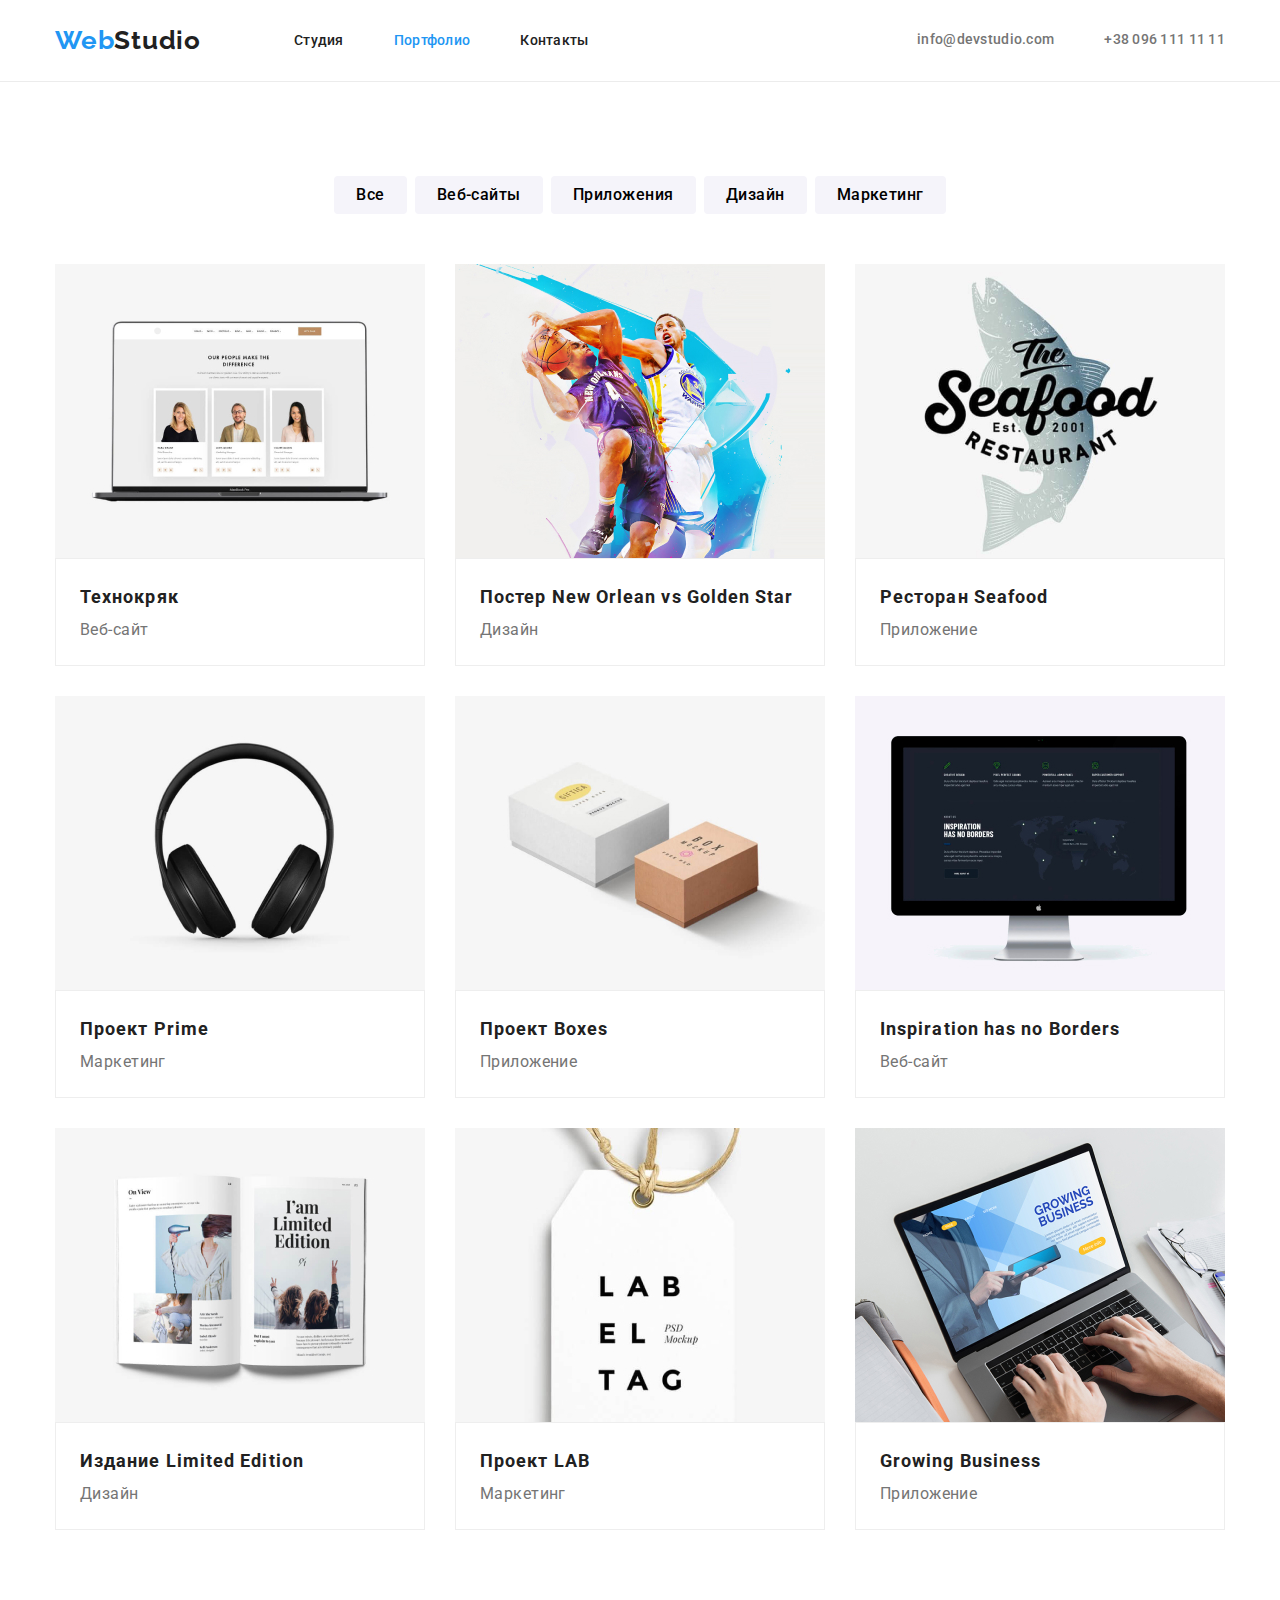
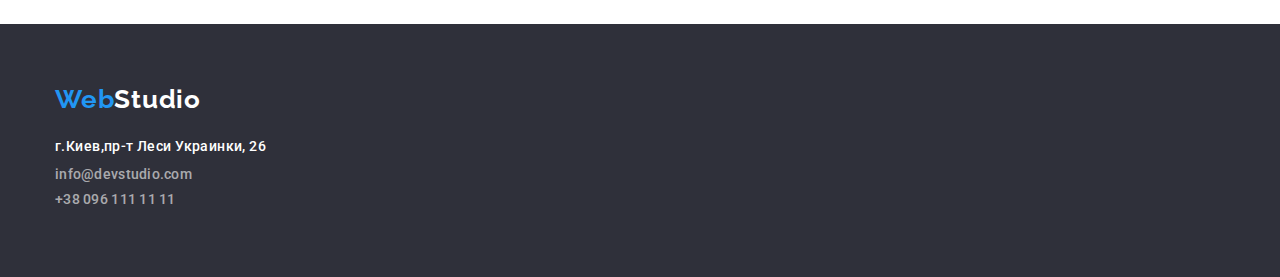
==== pages/portfolio.html @ d0d99a49 "1" ====
<!DOCTYPE html>
<html lang="ru">

<head>
    <meta charset="UTF-8">
    <meta http-equiv="X-UA-Compatible" content="IE=edge">
    <meta name="viewport" content="width=device-width, initial-scale=1.0">
    <title>Web Studio</title>
    <link rel="stylesheet"
        href="https://cdnjs.cloudflare.com/ajax/libs/modern-normalize/1.0.0/modern-normalize.min.css" />
    <link rel="preconnect" href="https://fonts.gstatic.com">
    <link
        href="https://fonts.googleapis.com/css2?family=Raleway:wght@700&family=Roboto:wght@400;500;700;900&display=swap"
        rel="stylesheet">
    <link rel="stylesheet" href="../style.css/style.css">
</head>

<body>
    <header class="header">
        <div class="section">
            <nav class="nav">

                <a href="../index.html" class="logo"><span class="logo-web">Web</span><span
                        class="logo-studio">Studio</span></a>
                <ul class="menu">
                    <li><a href="../index.html">Студия</a></li>
                    <li><a href="../pages/portfolio.html" class="current">Портфолио</a></li>
                    <li><a href="">Контакты</a></li>
                </ul>

            </nav>
            <!-- <div class="telma"> -->
            <a href="mailto:info@devstudio.com" class="telma-item">info@devstudio.com</a>
            <a href="tel:+380961111111" class="telma-item">+38 096 111 11 11</a>
            <!-- </div> -->
        </div>
    </header>
    <main>
        <section class="section-services">
            <div class="section">
                <ul class="services-button">
                    <li class="button"><button type="button">Все</button></li>
                    <li class="button"><button type="button">Веб-сайты</button></li>
                    <li class="button"><button type="button">Приложения</button></li>
                    <li class="button"><button type="button">Дизайн</button></li>
                    <li class="button"><button type="button">Маркетинг</button></li>
                </ul>

            </div>
            <!--  <h2>Портфолио</h2> -->
            <div class="section">
                <ul class="services-ul">
                    <li class="services-item">

                        <img src="../images/portfolio/img.jpg" width="370" alt="">
                        <div class="services-hp">
                            <h3 class="works">Технокряк</h3>
                            <p class="works-p">Веб-сайт</p>
                        </div>
                    </li>
                    <li class="services-item">

                        <img src="../images/portfolio/img-1.jpg" width="370" alt="">
                        <div class="services-hp">
                            <h3 class="works">Постер New Orlean vs Golden Star</h3>
                            <p class="works-p">Дизайн</p>
                        </div>
                    </li>
                    <li class="services-item">

                        <img src="../images/portfolio/img-2.jpg" width="370" alt="">
                        <div class="services-hp">
                            <h3 class="works">Ресторан Seafood</h3>
                            <p class="works-p">Приложение</p>
                        </div>
                    </li>
                    <li class="services-item">

                        <img src="../images/portfolio/img-3.jpg" width="370" alt="">
                        <div class="services-hp">
                            <h3 class="works">Проект Prime</h3>
                            <p class="works-p">Маркетинг</p>
                        </div>
                    </li>
                    <li class="services-item">

                        <img src="../images/portfolio/img-4.jpg" width="370" alt="">
                        <div class="services-hp">
                            <h3 class="works">Проект Boxes</h3>
                            <p class="works-p">Приложение</p>
                        </div>
                    </li>
                    <li class="services-item">

                        <img src="../images/portfolio/img-5.jpg" width="370" alt="">
                        <div class="services-hp">
                            <h3 class="works">Inspiration has no Borders</h3>
                            <p class="works-p">Веб-сайт</p>
                        </div>
                    </li>
                    <li class="services-item">

                        <img src="../images/portfolio/img-6.jpg" width="370" alt="">
                        <div class="services-hp">
                            <h3 class="works">Издание Limited Edition</h3>
                            <p class="works-p">Дизайн</p>
                        </div>
                    </li>
                    <li class="services-item">

                        <img src="../images/portfolio/img-7.jpg" width="370" alt="">
                        <div class="services-hp">
                            <h3 class="works">Проект LAB</h3>
                            <p class="works-p">Маркетинг</p>
                        </div>
                    </li>
                    <li class="services-item">

                        <img src="../images/portfolio/img-8.jpg" width="370" alt="">
                        <div class="services-hp">
                            <h3 class="works">Growing Business</h3>
                            <p class="works-p">Приложение</p>
                        </div>
                    </li>
                </ul>
            </div>
        </section>
    </main>
    <footer class="footer">
        <div class="section">

            <a href="../index.html" class="logo"><span class="logo-web">Web</span><span
                    class="logo-studio">Studio</span></a>

            <address>
                <a href="https://goo.gl/maps/wHTxwDvzceps6cKY9" target="_blank" rel="noreferrer noopener"
                    class="addres">г.Киев,пр-т
                    Леси Украинки, 26
                </a>
            </address>
            <ul>
                <li> <a href="mailto:info@devstudio.com">info@devstudio.com</a> </li>
                <li><a href="tel:+380961111111">+38 096 111 11 11</a></li>
            </ul>
        </div>
    </footer>


</body>

</html>
---- style.css/style.css ----
:root {
  --hero-font: 'Roboto', sans-serif;
  --logo-font: 'Raleway', sans-serif;
  --hero-cl: #ffffff;
  --a-focus-cl: #2196f3;
  --h-and-li-cl: #212121;
  --background-header: #ffffff;
  --background-footer: #2f303a;
  --body-cl: #757575;
  --worhy-items: 4;
  --background: #2f303a;
  --work-foto: 3;
  --team-foto: 4;
  --bg: #e5e5e5;
  --bg-team: #f5f4fa;
  --services-button: 5;
  --services-item: 3;
}

body {
  font-family: var(--hero-font);
  font-size: 14px;
  line-height: 1.71;
  letter-spacing: 0.03em;
  color: var(--body-cl);
  background-color: #e5e5e5;
}

header {
  border-bottom: 1px solid #ececec;
  background-color: var(--background-header);
}
footer {
  background-color: var(--background-footer);
}
footer a {
  color: rgba(255, 255, 255, 0.6);
}
.addres {
  color: var(--background-header);
  font-family: var(--hero-font);
  font-style: normal;
  font-size: 14px;
  line-height: 1.71;
  letter-spacing: 0.03em;
}

a:focus,
a:hover {
  color: var(--a-focus-cl);
}
button:focus,
button:hover {
  color: var(--hero-cl);
  background: var(--a-focus-cl);
  box-shadow: 0px 4px 4px rgba(0, 0, 0, 0.15);
  border-radius: 4px;
}
footer a {
  color: rgba(255, 255, 255, 0.6);
  text-decoration: none;
  font-weight: 500;
  font-family: var(--hero-font);
  font-weight: 500;
  font-size: 14px;
  line-height: 1.14;
  letter-spacing: 0.02em;
}
header li a {
  color: var(--h-and-li-cl);
  text-decoration: none;
  font-weight: 500;
  font-family: var(--hero-font);
  font-size: 14px;
  line-height: 1.14;
  letter-spacing: 0.02em;
}

header a {
  color: var(--body-cl);
  text-decoration: none;
  font-weight: 500;
  font-family: var(--hero-font);
  font-size: 14px;
  line-height: 1.14;
  letter-spacing: 0.02em;
}

button {
  padding: 6px 22px 6px 22px;
  border: 0px;
  font-weight: 500;
  cursor: pointer;
  font-family: var(--hero-font);
  font-size: 16px;
  line-height: 1.62;
  letter-spacing: 0.03em;
  cursor: pointer;
  background: #f5f4fa;
  border-radius: 4px;
}
a {
  text-decoration: none;
}

.logo-web {
  font-family: var(--logo-font);
  font-weight: 700;
  font-size: 26px;
  line-height: 1.19;
  letter-spacing: 0.03em;
  color: var(--a-focus-cl);
}
.logo-studio {
  font-family: var(--logo-font);
  font-weight: 700;
  font-size: 26px;
  line-height: 1.19;
  letter-spacing: 0.03em;
  color: var(--h-and-li-cl);
}
footer .logo-studio {
  color: var(--hero-cl);
}

.h1 {
  font-family: var(--hero-font);
  font-weight: 900;
  font-size: 44px;
  line-height: 1.5;
  text-transform: uppercase;
  text-align: center;
  letter-spacing: 0.06em;
  color: var(--hero-cl);
}
.h1-button {
  font-family: var(--hero-font);
  font-weight: 700;
  font-size: 16px;
  line-height: 1.87;
  letter-spacing: 0.06em;
  color: var(--h-and-li-cl);
  background: #f5f4fa;
  border-radius: 4px;
}
.hero-section {
  display: flex;
  padding-bottom: 200px;
  padding-top: 200px;
  background-color: var(--background);
}

.dignity-li {
  font-family: var(--hero-font);
  font-weight: 700;
  font-size: 14px;
  line-height: 1.15;
  letter-spacing: 0.03em;
  text-transform: uppercase;
  color: var(--h-and-li-cl);
}

.h2 {
  margin-bottom: 50px;
  font-family: var(--hero-font);
  font-weight: 700;
  font-size: 36px;
  line-height: 1.66;
  text-align: center;
  letter-spacing: 0.03em;
  color: var(--h-and-li-cl);
}

.team-name {
  font-family: var(--hero-font);
  font-weight: 500;
  font-size: 16px;
  line-height: 1.19;
  text-align: center;
  color: var(--h-and-li-cl);
  margin-bottom: 10px;
}
.team-p {
  font-family: var(--hero-font);
  font-size: 16px;
  line-height: 1.18;
  text-align: center;
  letter-spacing: 0.03em;
  margin-bottom: 0px;
}

.works {
  font-family: var(--hero-font);
  font-weight: 700;
  font-size: 18px;
  margin-bottom: 0px;
  line-height: 2;
  letter-spacing: 0.06em;
  color: var(--h-and-li-cl);
}
.works-p {
  margin-bottom: 0px;
  font-family: var(--hero-font);
  font-size: 16px;
  line-height: 1.87;
}

ul {
  list-style: none;
  padding-left: 0;
  margin: 0;
}

.current {
  color: var(--a-focus-cl);
}

/* позиционирование */

html {
  box-sizing: border-box;
}

*,
*::before,
*::after {
  box-sizing: inherit;
}

h1,
h2,
h3,
p {
  margin-top: 0px;
  margin-bottom: 0px;
}
img {
  display: block;
  max-width: 100%;
  height: auto;
}

.section {
  width: 1200px;
  padding-left: 15px;
  padding-right: 15px;
  margin-left: auto;
  margin-right: auto;
}
.header .section {
  justify-content: flex-end;
  display: flex;
  align-content: center;
  padding-top: 25px;
  padding-bottom: 25px;
}

.telma-item {
  margin-left: 50px;
  display: flex;
  align-items: center;
}
.header .nav {
  align-items: center;
  display: flex;
  margin-right: auto;
}

.logo {
  margin-right: 93px;
}

.h1 {
  margin-bottom: 30px;
  margin-left: auto;
  margin-right: auto;
  max-width: 700px;
}
.hero-section .section {
  padding-top: 0px;
  padding-bottom: 0px;
}

.h1-button {
  min-width: 200px;
  min-height: 50px;
  display: flex;
  align-items: center;
  padding: 10px 32px;
  margin-left: auto;
  margin-right: auto;
}

.menu {
  display: inline-flex;
}

.menu li:not(:last-child) {
  margin-right: 50px;
}

.section-one {
  padding-top: 94px;
  padding-bottom: 94px;
  justify-items: center;
}

.worhy {
  display: flex;
  flex-wrap: wrap;
  justify-content: space-between;
}

.worhy .worhy-items {
  flex-basis: calc((100% - 30px * var(--worhy-items)) / var(--worhy-items));
}

.dignity-li {
  margin-bottom: 0px;
  padding-bottom: 10px;
  margin-right: 30px;
}

.worhy-h-p:not(:last-child) {
  margin-right: 30px;
}

.work-foto {
  display: flex;
  flex-wrap: wrap;
  margin-left: -30px;
}
.foto {
  margin-left: 30px;
  flex-basis: calc((100% - 30px * var(--work-foto)) / var(--work-foto));
}
.section-two .section {
  padding-right: 15px;
  padding-left: 15px;
}
.section-two {
  padding-bottom: 94px;
}
.team {
  display: flex;
  flex-wrap: wrap;
}
.team:last-child {
  margin-right: -30px;
}
.section-thre {
  background: var(--bg-team);
  padding-top: 94px;
  padding-bottom: 94px;
}

.team-foto {
  background: #ffffff;
  max-width: 270px;
  box-shadow: 0px 1px 3px rgba(0, 0, 0, 0.12), 0px 1px 1px rgba(0, 0, 0, 0.14),
    0px 2px 1px rgba(0, 0, 0, 0.2);
  border-radius: 0px 0px 4px 4px;
  flex-basis: calc((100% - 30px * var(--team-foto)) / var(--team-foto));
}
.team-foto:not(:first-child) {
  margin-left: 30px;
}

.bg {
  background-color: var(--bg);
}
.footer .section {
  flex-direction: column;
  display: flex;
}
.footer {
  padding-top: 60px;
  padding-bottom: 60px;
}

.footer .logo {
  padding-bottom: 20px;
}
.footer a {
  display: flex;
  padding-bottom: 9px;
}

.services-button {
  justify-content: center;
  flex-wrap: wrap;
  display: flex;
  margin-bottom: 50px;
}
.services-button .button:not(:first-child) {
  margin-left: 8px;
}

.section-services {
  padding-top: 94px;
  background: white;
  padding-bottom: 94px;
}
.services-ul {
  display: grid;
  grid-template-columns: 1fr 1fr 1fr;
  grid-gap: 30px;
}
.services-hp {
  border: 1px solid #eeeeee;
  padding-left: 24px;
  padding-top: 20px;
  padding-bottom: 20px;
}

.team-hp {
  padding-bottom: 30px;
  padding-top: 30px;
  flex-direction: column;
  display: flex;
  border: 1px solid #eeeeee;
}
.my-clients {
  background-color: var(--bg);
  padding-top: 94px;
  padding-bottom: 94px;
}
.my-clients-h2 {
  margin-bottom: 50px;
  font-family: var(--hero-font);
  font-weight: 700;
  font-size: 36px;
  line-height: 1.66;
  text-align: center;
  letter-spacing: 0.03em;
  color: var(--h-and-li-cl);
}
.clients {
  display: inline-flex;
  margin-right: -30px;
}
.clients-item {
  width: 170px;
  height: 92px;
  margin-right: 30px;
}
.clients-link {
  border: 1px solid #afb1b8;
  border-radius: 4px;
  display: flex;
  justify-content: center;
  align-items: center;
  width: 100%;
  height: 100%;
  fill: #afb1b8;
}
.clients-link:focus .clients-icon,
.clients-link:hover .clients-icon {
  fill: var(--a-focus-cl);
}
.clients-link:hover,
.clients-link:focus {
  fill: var(--a-focus-cl);
  border: 1px solid var(--a-focus-cl);
}
.telma-icon {
  fill: currentColor;
  margin-right: 10px;
}
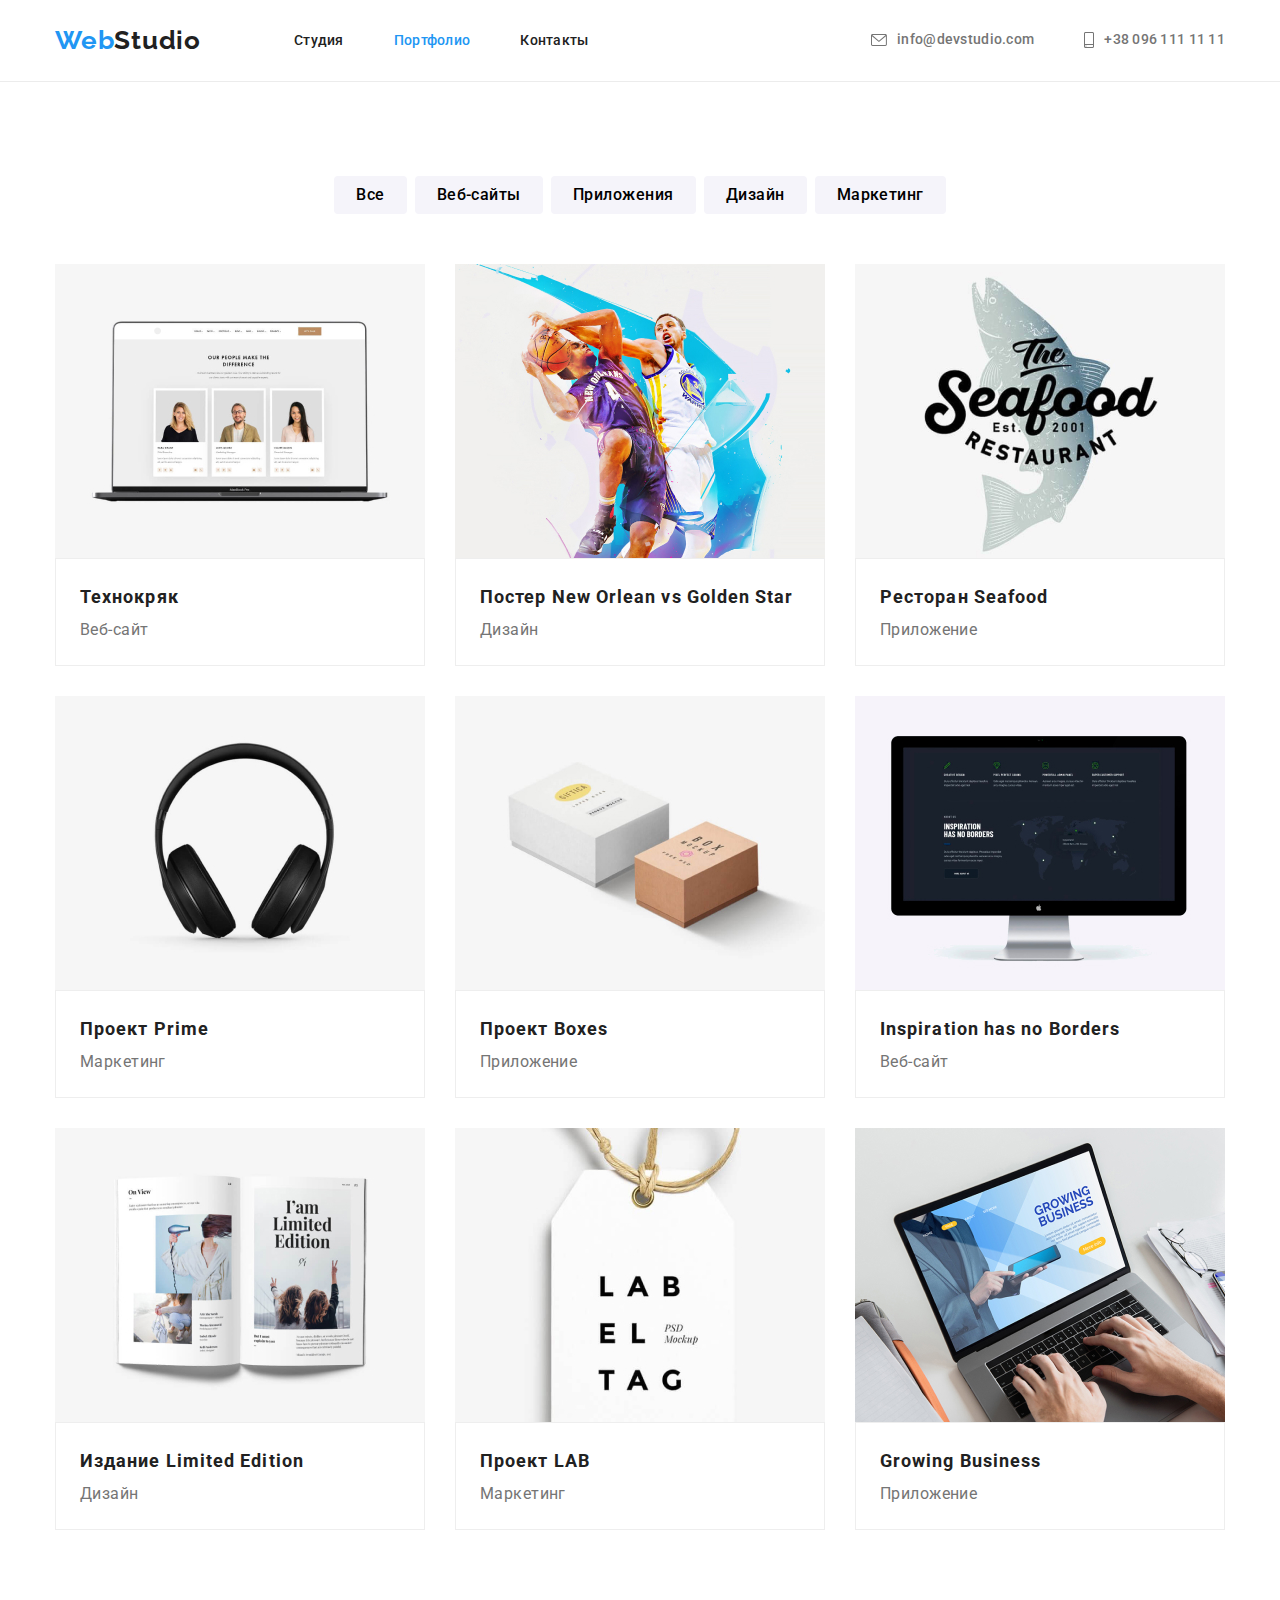
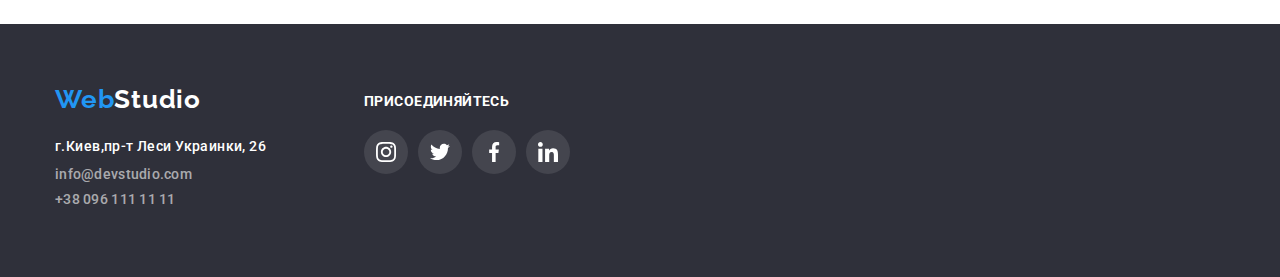
==== commit c80957a4: "опача" ====
--- a/pages/portfolio.html
+++ b/pages/portfolio.html
@@ -29,10 +29,14 @@
                 </ul>
 
             </nav>
-            <!-- <div class="telma"> -->
-            <a href="mailto:info@devstudio.com" class="telma-item">info@devstudio.com</a>
-            <a href="tel:+380961111111" class="telma-item">+38 096 111 11 11</a>
-            <!-- </div> -->
+            <a href="mailto:info@devstudio.com" class="telma-item" rel="noreferrer noopener"><svg class="telma-icon"
+                    width="16" height="12">
+                    <use href="../icons/symbol-defs.svg#icon-envelope"></use>
+                </svg> info@devstudio.com</a>
+            <a href="tel:+380961111111" class="telma-item" rel="noreferrer noopener"><svg class="telma-icon" width="10"
+                    height="16">
+                    <use href="../icons/symbol-defs.svg#icon-smartphone"></use>
+                </svg> +38 096 111 11 11</a>
         </div>
     </header>
     <main>
@@ -128,20 +132,52 @@
     </main>
     <footer class="footer">
         <div class="section">
+            <div class="footer-addres">
 
-            <a href="../index.html" class="logo"><span class="logo-web">Web</span><span
-                    class="logo-studio">Studio</span></a>
+                <a href="../index.html" class="logo"><span class="logo-web">Web</span><span
+                        class="logo-studio">Studio</span></a>
 
-            <address>
-                <a href="https://goo.gl/maps/wHTxwDvzceps6cKY9" target="_blank" rel="noreferrer noopener"
-                    class="addres">г.Киев,пр-т
-                    Леси Украинки, 26
-                </a>
-            </address>
-            <ul>
-                <li> <a href="mailto:info@devstudio.com">info@devstudio.com</a> </li>
-                <li><a href="tel:+380961111111">+38 096 111 11 11</a></li>
-            </ul>
+                <address>
+                    <a href="https://goo.gl/maps/wHTxwDvzceps6cKY9" target="_blank" rel="noreferrer noopener"
+                        class="addres">г.Киев,пр-т
+                        Леси Украинки, 26
+                    </a>
+                </address>
+
+                <ul>
+                    <li> <a href="mailto:info@devstudio.com" rel="noreferrer noopener">info@devstudio.com</a> </li>
+                    <li><a href="tel:+380961111111">+38 096 111 11 11</a></li>
+                </ul>
+            </div>
+            <div class="footer-soc">
+                <p class="footer-p">присоединяйтесь</p>
+                <ul class="soc-list">
+                    <li class="footer-soc-icon-item">
+                        <a href="#" class="footer-soc-icon-link" rel="noreferrer noopener"><svg class="footer-soc-icon"
+                                width="20px" height="20px">
+                                <use href="../icons/symbol-defs.svg#icon-instagram-2-1"></use>
+                            </svg></a>
+                    </li>
+                    <li class="footer-soc-icon-item">
+                        <a href="#" class="footer-soc-icon-link" rel="noreferrer noopener"><svg class="footer-soc-icon"
+                                width="20px" height="20px">
+                                <use href="../icons/symbol-defs.svg#icon-twitter-1-1"></use>
+                            </svg></a>
+                    </li>
+                    <li class="footer-soc-icon-item">
+                        <a href="#" class="footer-soc-icon-link" rel="noreferrer noopener"><svg class="footer-soc-icon"
+                                width="20px" height="20px">
+                                <use href="../icons/symbol-defs.svg#icon-facebook-1-1"></use>
+                            </svg></a>
+                    </li>
+                    <li class="footer-soc-icon-item">
+                        <a href="#" class="footer-soc-icon-link" rel="noreferrer noopener"><svg class="footer-soc-icon"
+                                width="20px" height="20px">
+                                <use href="../icons/symbol-defs.svg#icon-linkedin-1-1"></use>
+                            </svg></a>
+                    </li>
+                </ul>
+            </div>
         </div>
     </footer>
 
--- a/style.css/style.css
+++ b/style.css/style.css
@@ -23,7 +23,6 @@
   line-height: 1.71;
   letter-spacing: 0.03em;
   color: var(--body-cl);
-  background-color: #e5e5e5;
 }
 
 header {
@@ -140,16 +139,29 @@
   line-height: 1.87;
   letter-spacing: 0.06em;
   color: var(--h-and-li-cl);
-  background: #f5f4fa;
+  background-color: rgba(255, 255, 255, 0.678);
   border-radius: 4px;
 }
+
 .hero-section {
   display: flex;
   padding-bottom: 200px;
   padding-top: 200px;
-  background-color: var(--background);
-}
-
+}
+.hero-bg {
+  max-width: 1600px;
+  margin-left: auto;
+  margin-right: auto;
+  background-image: linear-gradient(
+      rgba(47, 48, 58, 0.4),
+      rgba(47, 48, 58, 0.4)
+    ),
+    url('/images/hero-fon.jpg');
+
+  background-repeat: no-repeat;
+  background-position: center;
+  background-size: cover;
+}
 .dignity-li {
   font-family: var(--hero-font);
   font-weight: 700;
@@ -186,7 +198,7 @@
   line-height: 1.18;
   text-align: center;
   letter-spacing: 0.03em;
-  margin-bottom: 0px;
+  margin-bottom: 16px;
 }
 
 .works {
@@ -349,13 +361,14 @@
   margin-right: -30px;
 }
 .section-thre {
-  background: var(--bg-team);
+  background: #f5f4fa;
   padding-top: 94px;
   padding-bottom: 94px;
 }
 
 .team-foto {
-  background: #ffffff;
+  text-align: center;
+  background-color: #fff;
   max-width: 270px;
   box-shadow: 0px 1px 3px rgba(0, 0, 0, 0.12), 0px 1px 1px rgba(0, 0, 0, 0.14),
     0px 2px 1px rgba(0, 0, 0, 0.2);
@@ -370,7 +383,6 @@
   background-color: var(--bg);
 }
 .footer .section {
-  flex-direction: column;
   display: flex;
 }
 .footer {
@@ -381,7 +393,7 @@
 .footer .logo {
   padding-bottom: 20px;
 }
-.footer a {
+.footer-addres a {
   display: flex;
   padding-bottom: 9px;
 }
@@ -421,7 +433,6 @@
   border: 1px solid #eeeeee;
 }
 .my-clients {
-  background-color: var(--bg);
   padding-top: 94px;
   padding-bottom: 94px;
 }
@@ -438,6 +449,7 @@
 .clients {
   display: inline-flex;
   margin-right: -30px;
+  flex-wrap: wrap;
 }
 .clients-item {
   width: 170px;
@@ -467,3 +479,96 @@
   fill: currentColor;
   margin-right: 10px;
 }
+.my-clients-h2 {
+  font-weight: 700;
+  size: 36px;
+  line-height: 1.16;
+  letter-spacing: 0.03em;
+}
+.dignity-svg {
+  display: flex;
+  width: 270px;
+  height: 120px;
+  background: #f5f4fa;
+  border-radius: 4px;
+  justify-content: center;
+  align-items: center;
+  margin-bottom: 30px;
+}
+
+.soc-list {
+  justify-content: center;
+  display: inline-flex;
+}
+.soc-icon-item {
+  width: 44px;
+}
+.soc-icon-item:not(:last-child) {
+  margin-right: 10px;
+}
+
+.soc-icon-link {
+  display: flex;
+  align-items: center;
+  justify-content: center;
+  width: 100%;
+  height: 44px;
+  border-radius: 50%;
+  background-color: var(--hero-cl);
+  color: var(--a-focus-cl);
+}
+.soc-icon-link:focus .soc-icon,
+.soc-icon-link:hover .soc-icon {
+  fill: currentColor;
+}
+.soc-icon {
+  fill: #afb1b8;
+}
+.soc-icon-link:focus,
+.soc-icon-link:hover {
+  background-color: var(--a-focus-cl);
+  color: var(--hero-cl);
+}
+.footer-p {
+  text-transform: uppercase;
+  font-size: 14px;
+  line-height: 1.14;
+  margin-top: 10px;
+  font-weight: 700;
+  margin-bottom: 20px;
+  color: var(--hero-cl);
+}
+
+.footer-addres {
+  margin-right: 70px;
+}
+
+.footer-soc-icon-link {
+  display: flex;
+  align-items: center;
+  justify-content: center;
+  width: 100%;
+  height: 44px;
+  border-radius: 50%;
+  background: rgba(255, 255, 255, 0.1);
+  color: var(--a-focus-cl);
+}
+.footer-soc-icon-link:focus .footer-soc-icon,
+.footer-soc-icon-link:hover .footer-soc-icon {
+  fill: currentColor;
+}
+.footer-soc-icon {
+  fill: var(--hero-cl);
+}
+.footer-soc-icon-link:focus,
+.footer-soc-icon-link:hover {
+  background-color: var(--a-focus-cl);
+  color: var(--hero-cl);
+}
+.footer-soc-icon-item {
+  width: 44px;
+}
+
+.footer-soc-icon-item:not(:last-child) {
+  margin-right: 10px;
+}
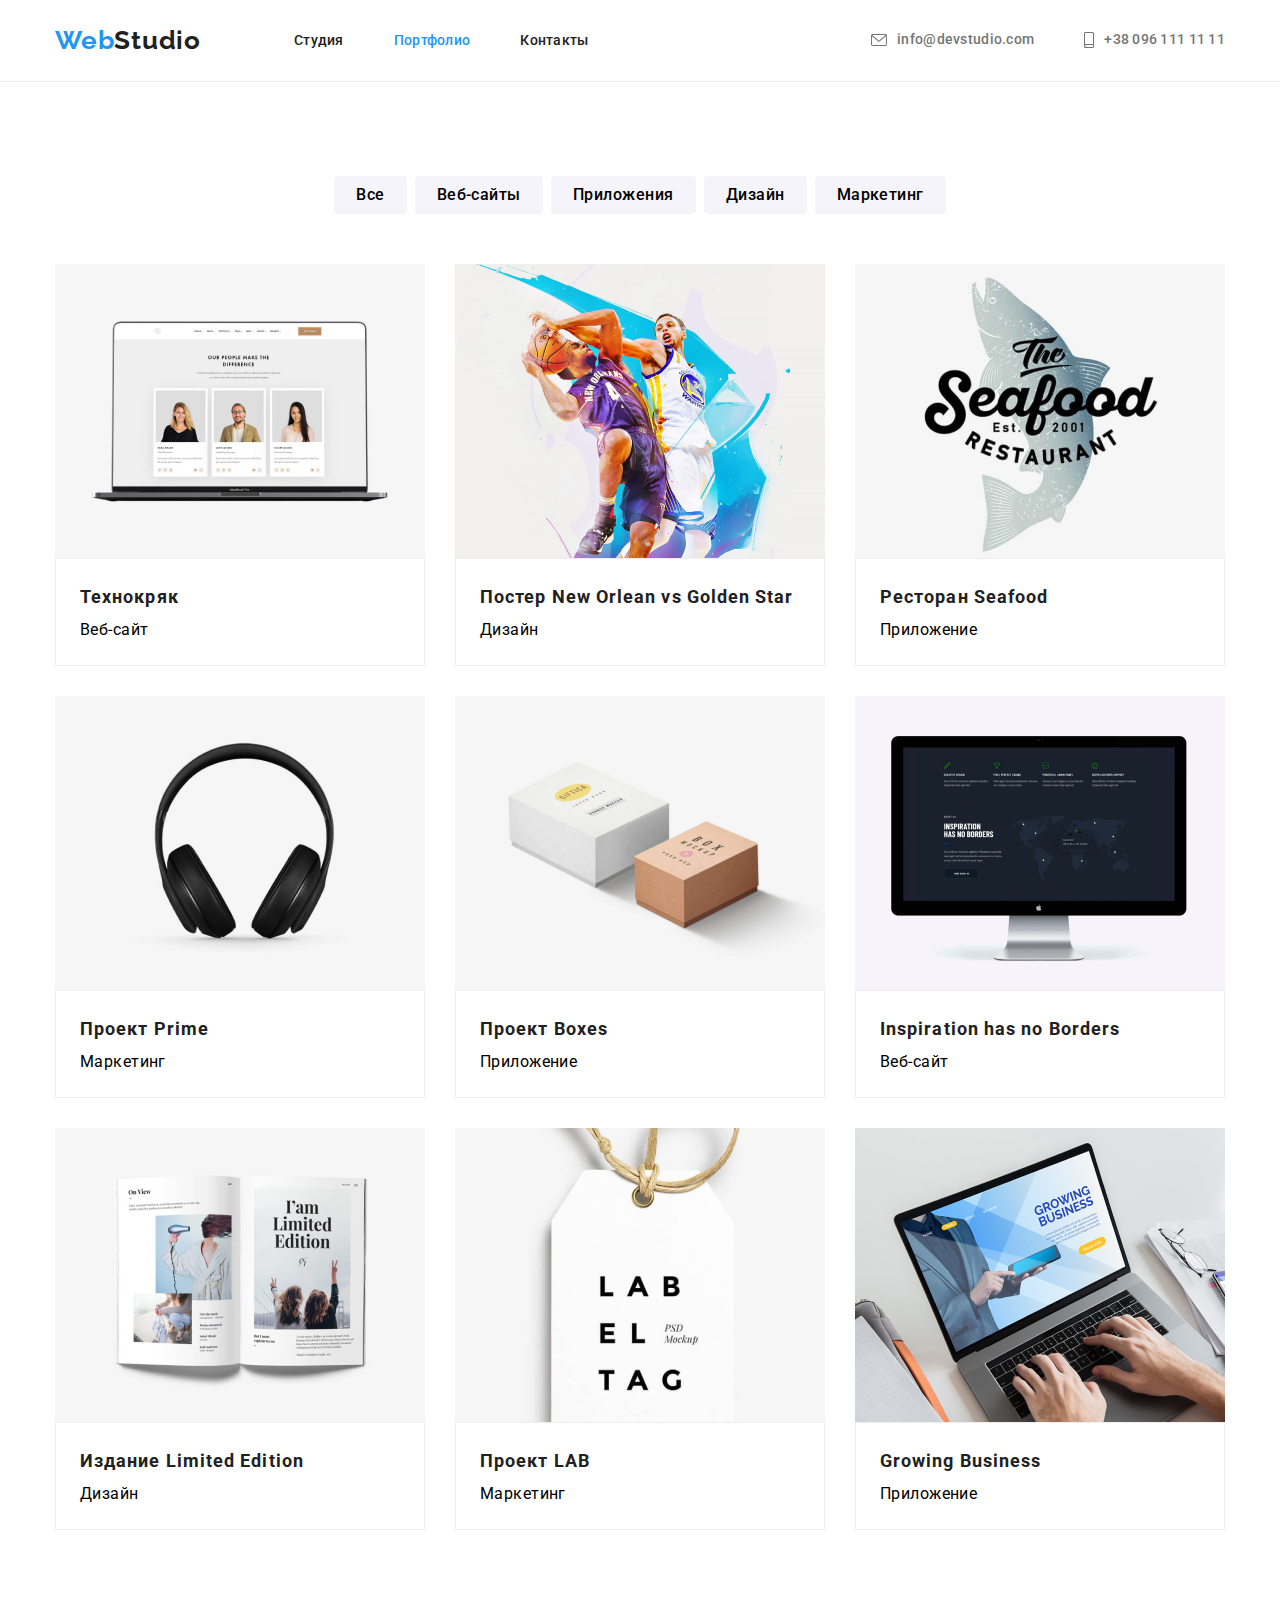
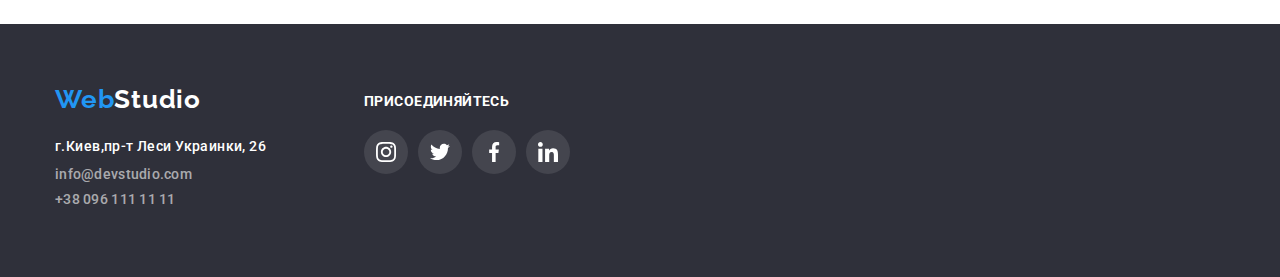
==== commit c43e1788: "чік" ====
--- a/pages/portfolio.html
+++ b/pages/portfolio.html
@@ -54,77 +54,89 @@
             <!--  <h2>Портфолио</h2> -->
             <div class="section">
                 <ul class="services-ul">
+
                     <li class="services-item">
+                        <a href="" class="portfolio-link">
 
-                        <img src="../images/portfolio/img.jpg" width="370" alt="">
-                        <div class="services-hp">
-                            <h3 class="works">Технокряк</h3>
-                            <p class="works-p">Веб-сайт</p>
-                        </div>
+                            <img src="../images/portfolio/img.jpg" width="370" alt="">
+                            <div class="services-hp">
+                                <h3 class="works">Технокряк</h3>
+                                <p class="works-p">Веб-сайт</p>
+                            </div>
+                        </a>
+                    </li>
+
+                    <li class="services-item">
+                        <a href="" class="portfolio-link">
+                            <img src="../images/portfolio/img-1.jpg" width="370" alt="">
+                            <div class="services-hp">
+                                <h3 class="works">Постер New Orlean vs Golden Star</h3>
+                                <p class="works-p">Дизайн</p>
+                            </div>
+                        </a>
                     </li>
                     <li class="services-item">
-
-                        <img src="../images/portfolio/img-1.jpg" width="370" alt="">
-                        <div class="services-hp">
-                            <h3 class="works">Постер New Orlean vs Golden Star</h3>
-                            <p class="works-p">Дизайн</p>
-                        </div>
+                        <a href="" class="portfolio-link">
+                            <img src="../images/portfolio/img-2.jpg" width="370" alt="">
+                            <div class="services-hp">
+                                <h3 class="works">Ресторан Seafood</h3>
+                                <p class="works-p">Приложение</p>
+                            </div>
+                        </a>
                     </li>
                     <li class="services-item">
-
-                        <img src="../images/portfolio/img-2.jpg" width="370" alt="">
-                        <div class="services-hp">
-                            <h3 class="works">Ресторан Seafood</h3>
-                            <p class="works-p">Приложение</p>
-                        </div>
+                        <a href="" class="portfolio-link">
+                            <img src="../images/portfolio/img-3.jpg" width="370" alt="">
+                            <div class="services-hp">
+                                <h3 class="works">Проект Prime</h3>
+                                <p class="works-p">Маркетинг</p>
+                            </div>
+                        </a>
                     </li>
                     <li class="services-item">
-
-                        <img src="../images/portfolio/img-3.jpg" width="370" alt="">
-                        <div class="services-hp">
-                            <h3 class="works">Проект Prime</h3>
-                            <p class="works-p">Маркетинг</p>
-                        </div>
+                        <a href="" class="portfolio-link">
+                            <img src="../images/portfolio/img-4.jpg" width="370" alt="">
+                            <div class="services-hp">
+                                <h3 class="works">Проект Boxes</h3>
+                                <p class="works-p">Приложение</p>
+                            </div>
+                        </a>
                     </li>
                     <li class="services-item">
-
-                        <img src="../images/portfolio/img-4.jpg" width="370" alt="">
-                        <div class="services-hp">
-                            <h3 class="works">Проект Boxes</h3>
-                            <p class="works-p">Приложение</p>
-                        </div>
+                        <a href="" class="portfolio-link">
+                            <img src="../images/portfolio/img-5.jpg" width="370" alt="">
+                            <div class="services-hp">
+                                <h3 class="works">Inspiration has no Borders</h3>
+                                <p class="works-p">Веб-сайт</p>
+                            </div>
+                        </a>
                     </li>
                     <li class="services-item">
-
-                        <img src="../images/portfolio/img-5.jpg" width="370" alt="">
-                        <div class="services-hp">
-                            <h3 class="works">Inspiration has no Borders</h3>
-                            <p class="works-p">Веб-сайт</p>
-                        </div>
+                        <a href="" class="portfolio-link">
+                            <img src="../images/portfolio/img-6.jpg" width="370" alt="">
+                            <div class="services-hp">
+                                <h3 class="works">Издание Limited Edition</h3>
+                                <p class="works-p">Дизайн</p>
+                            </div>
+                        </a>
                     </li>
                     <li class="services-item">
-
-                        <img src="../images/portfolio/img-6.jpg" width="370" alt="">
-                        <div class="services-hp">
-                            <h3 class="works">Издание Limited Edition</h3>
-                            <p class="works-p">Дизайн</p>
-                        </div>
+                        <a href="" class="portfolio-link">
+                            <img src="../images/portfolio/img-7.jpg" width="370" alt="">
+                            <div class="services-hp">
+                                <h3 class="works">Проект LAB</h3>
+                                <p class="works-p">Маркетинг</p>
+                            </div>
+                        </a>
                     </li>
                     <li class="services-item">
-
-                        <img src="../images/portfolio/img-7.jpg" width="370" alt="">
-                        <div class="services-hp">
-                            <h3 class="works">Проект LAB</h3>
-                            <p class="works-p">Маркетинг</p>
-                        </div>
-                    </li>
-                    <li class="services-item">
-
-                        <img src="../images/portfolio/img-8.jpg" width="370" alt="">
-                        <div class="services-hp">
-                            <h3 class="works">Growing Business</h3>
-                            <p class="works-p">Приложение</p>
-                        </div>
+                        <a href="" class="portfolio-link">
+                            <img src="../images/portfolio/img-8.jpg" width="370" alt="">
+                            <div class="services-hp">
+                                <h3 class="works">Growing Business</h3>
+                                <p class="works-p">Приложение</p>
+                            </div>
+                        </a>
                     </li>
                 </ul>
             </div>
--- a/style.css/style.css
+++ b/style.css/style.css
@@ -156,7 +156,7 @@
       rgba(47, 48, 58, 0.4),
       rgba(47, 48, 58, 0.4)
     ),
-    url('/images/hero-fon.jpg');
+    url('../images/hero-fon.jpg');
 
   background-repeat: no-repeat;
   background-position: center;
@@ -211,6 +211,7 @@
   color: var(--h-and-li-cl);
 }
 .works-p {
+  color: black;
   margin-bottom: 0px;
   font-family: var(--hero-font);
   font-size: 16px;
@@ -367,6 +368,8 @@
 }
 
 .team-foto {
+  box-shadow: 0px 1px 3px rgba(0, 0, 0, 0.12), 0px 1px 1px rgba(0, 0, 0, 0.14),
+    0px 2px 1px rgba(0, 0, 0, 0.2);
   text-align: center;
   background-color: #fff;
   max-width: 270px;
@@ -375,6 +378,15 @@
   border-radius: 0px 0px 4px 4px;
   flex-basis: calc((100% - 30px * var(--team-foto)) / var(--team-foto));
 }
+.portfolio-link:hover,
+.portfolio-link:focus {
+  box-shadow: 0px 1px 1px rgba(0, 0, 0, 0.12), 0px 4px 4px rgba(0, 0, 0, 0.06),
+    1px 4px 6px rgba(0, 0, 0, 0.16);
+}
+.portfolio-link {
+  display: block;
+}
+
 .team-foto:not(:first-child) {
   margin-left: 30px;
 }
